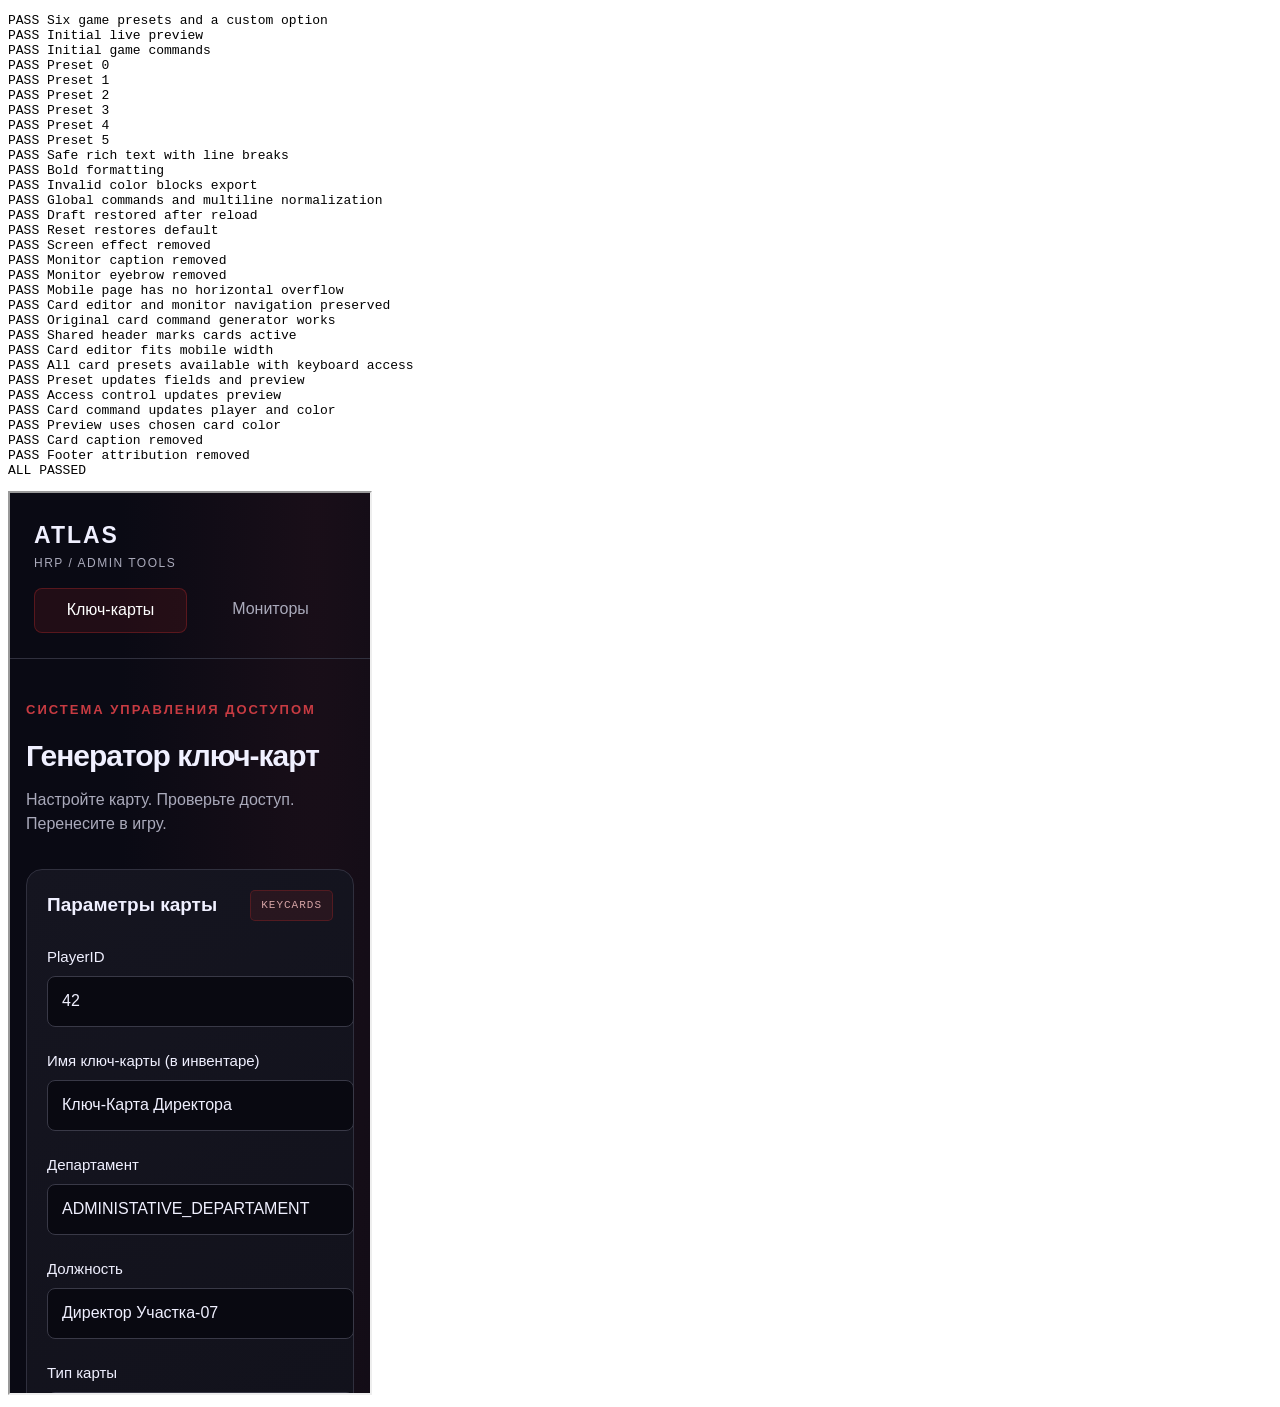
==== tests/browser.html @ 67c1f1f6 "Сайт" ====
<!DOCTYPE html><html lang="ru"><meta charset="UTF-8"><title>Browser smoke tests</title><body><pre id="results">RUNNING</pre><iframe id="page" width="1200" height="900" title="Test page"></iframe><script>
const results = document.getElementById('results');
const frame = document.getElementById('page');
const checks = [];
function check(condition, message) { if (!condition) throw new Error(message); checks.push('PASS ' + message); }
function load(url) { return new Promise(resolve => { frame.onload = resolve; frame.src = url; }); }
function edit(doc, id, value) { const field = doc.getElementById(id); field.value = value; field.dispatchEvent(new Event('input', {bubbles:true})); }
async function run() {
  await load('../monitors.html');
  let doc = frame.contentDocument;
  const get = id => doc.getElementById(id);
  check(get('monitor-preset').options.length === 7, 'Six game presets and a custom option');
  check(get('preview-title').textContent === 'SECURE. CONTAIN. PROTECT.', 'Initial live preview');
  check(get('monitor-commands').value.startsWith('monitor color DCE6E6'), 'Initial game commands');
  for (let index = 0; index < 6; index++) {
    const select = get('monitor-preset'); select.value = String(index); select.dispatchEvent(new Event('change'));
    check(get('monitor-name').value === frame.contentWindow.MonitorCore.presets[index].Name, 'Preset ' + index);
  }
  edit(doc, 'monitor-title', '<b>СРОЧНО</b><br><color=#ff0000>ТЕСТ</color><img src=x onerror="alert(1)">');
  check(get('preview-title').querySelector('br') && !get('preview-title').querySelector('img'), 'Safe rich text with line breaks');
  check(get('preview-title').querySelector('span').style.fontWeight === 'bold', 'Bold formatting');
  edit(doc, 'monitor-hex', 'bad');
  check(get('copy-commands').disabled && get('monitor-commands').value === '', 'Invalid color blocks export');
  edit(doc, 'monitor-hex', '#12ab34');
  edit(doc, 'monitor-title', 'Строка 1\nСтрока 2');
  get('monitor-target').value = 'globalmonitor'; get('monitor-target').dispatchEvent(new Event('change'));
  check(get('monitor-commands').value.split('\n').length === 3 && get('monitor-commands').value.includes('globalmonitor title Строка 1<br>Строка 2'), 'Global commands and multiline normalization');
  edit(doc, 'monitor-name', 'Сохранённый монитор'); get('save-draft').click();
  await load('../monitors.html?reload=1'); doc = frame.contentDocument;
  check(get('monitor-name').value === 'Сохранённый монитор', 'Draft restored after reload');
  get('reset-monitor').click();
  check(get('monitor-name').value === 'Стандарт', 'Reset restores default');
  check(!get('scanlines'), 'Screen effect removed');
  check(!doc.querySelector('.preview-note'), 'Monitor caption removed');
  check(!doc.body.textContent.includes('СИСТЕМА ОПОВЕЩЕНИЯ УЧРЕЖДЕНИЯ'), 'Monitor eyebrow removed');
  frame.style.width = '360px';
  check(doc.documentElement.scrollWidth <= frame.clientWidth, 'Mobile page has no horizontal overflow');
  await load('../index.html'); doc = frame.contentDocument;
  check(doc.querySelector('a[href="monitors.html"]') && get('keycardPreview'), 'Card editor and monitor navigation preserved');
  get('generateBtn').click(); check(get('result').value.length > 0, 'Original card command generator works');
  check(doc.querySelector('.page-header nav a[aria-current="page"]').textContent === 'Ключ-карты', 'Shared header marks cards active');
  check(doc.documentElement.scrollWidth <= frame.clientWidth, 'Card editor fits mobile width');
  check(doc.querySelectorAll('button.preset-item').length === 11, 'All card presets available with keyboard access');
  doc.querySelector('button.preset-item').click();
  check(get('keycardName').value === 'Ключ-Карта Директора' && get('previewContainmentLevel').textContent === '3', 'Preset updates fields and preview');
  get('minusContainment').click();
  check(get('containmentLevel').value === '2' && get('previewContainmentLevel').textContent === '2', 'Access control updates preview');
  edit(doc, 'cardId', '42'); edit(doc, 'cardColor', '#123456');
  check(get('result').value.endsWith('42') && get('result').value.includes('#123456'), 'Card command updates player and color');
  check(get('keycardPreview').style.getPropertyValue('--card-accent') === '#123456', 'Preview uses chosen card color');
  check(!doc.querySelector('.card-preview-note'), 'Card caption removed');
  check(!doc.body.textContent.includes('На основе AtlasCardsAdmin'), 'Footer attribution removed');
  results.textContent = checks.join('\n') + '\nALL PASSED';
}
run().catch(error => { results.textContent = checks.join('\n') + '\nFAILED: ' + error.stack; });
</script></body></html>
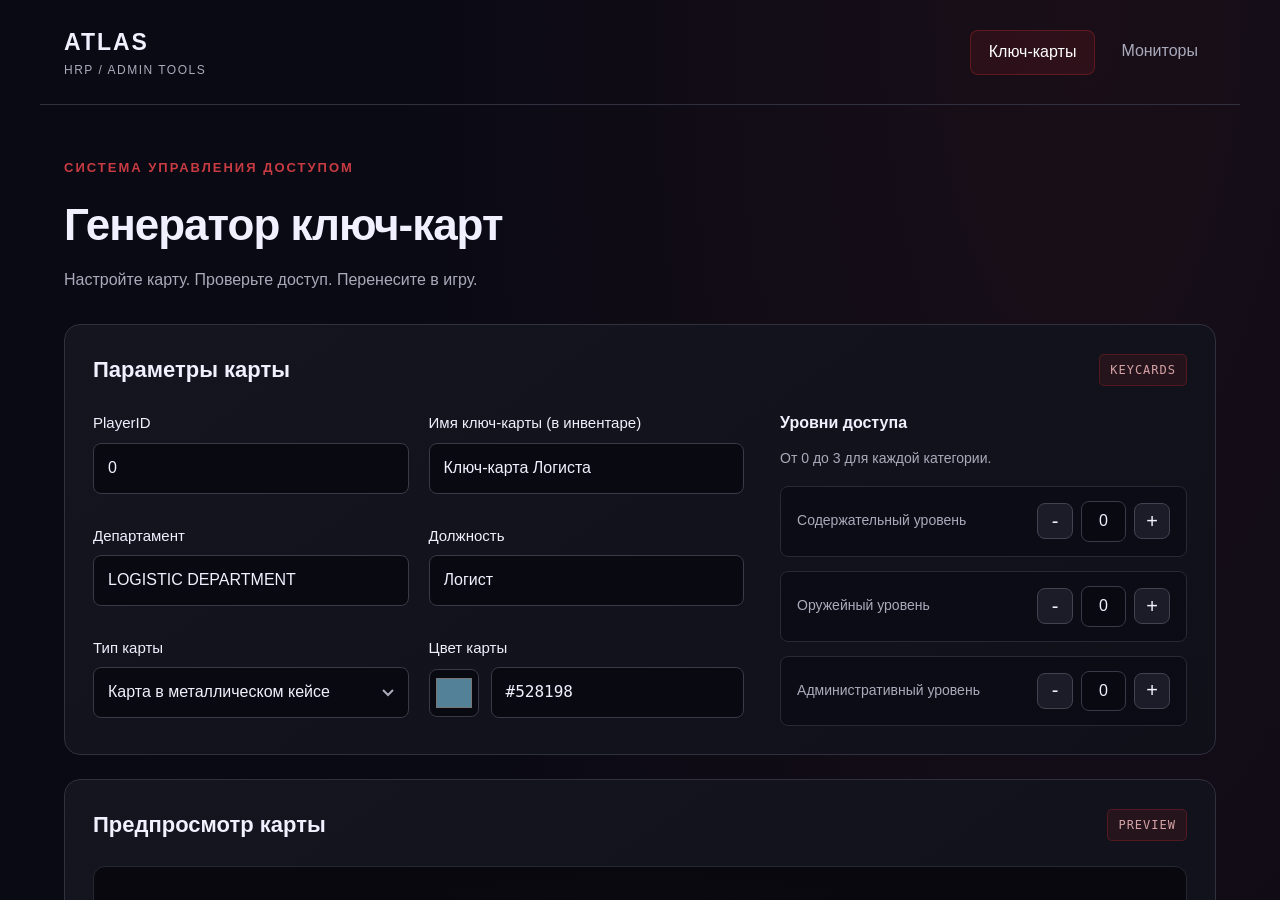
==== commit 45c88445: "обновка" ====
--- a/tests/browser.html
+++ b/tests/browser.html
@@ -1,10 +1,11 @@
-<!DOCTYPE html><html lang="ru"><meta charset="UTF-8"><title>Browser smoke tests</title><body><pre id="results">RUNNING</pre><iframe id="page" width="1200" height="900" title="Test page"></iframe><script>
+<!DOCTYPE html><html lang="ru"><meta charset="UTF-8"><title>Browser smoke tests</title><style>html,body{width:100%;height:100%;margin:0;overflow:hidden}#page{position:fixed;inset:0;display:block;width:100vw;height:100vh;border:0}#results{position:fixed;z-index:2;top:8px;left:8px;max-width:calc(100vw - 32px);max-height:35vh;overflow:auto;margin:0;padding:8px 12px;border:1px solid #444;border-radius:6px;background:#111e;color:#fff;font:12px/1.4 Consolas,monospace}body.tests-passed #results{display:none}</style><body><pre id="results">RUNNING</pre><iframe id="page" title="Test page"></iframe><script>
 const results = document.getElementById('results');
 const frame = document.getElementById('page');
 const checks = [];
 function check(condition, message) { if (!condition) throw new Error(message); checks.push('PASS ' + message); }
 function load(url) { return new Promise(resolve => { frame.onload = resolve; frame.src = url; }); }
 function edit(doc, id, value) { const field = doc.getElementById(id); field.value = value; field.dispatchEvent(new Event('input', {bubbles:true})); }
+function cssPercent(doc, name) { return parseFloat(doc.defaultView.getComputedStyle(doc.documentElement).getPropertyValue(name)); }
 async function run() {
   await load('../monitors.html');
   let doc = frame.contentDocument;
@@ -40,17 +41,83 @@
   get('generateBtn').click(); check(get('result').value.length > 0, 'Original card command generator works');
   check(doc.querySelector('.page-header nav a[aria-current="page"]').textContent === 'Ключ-карты', 'Shared header marks cards active');
   check(doc.documentElement.scrollWidth <= frame.clientWidth, 'Card editor fits mobile width');
+  frame.style.width = '';
   check(doc.querySelectorAll('button.preset-item').length === 11, 'All card presets available with keyboard access');
+  check(get('keycardPreview').dataset.cardType === 'KeycardCustomMetalCase', 'Card type is reflected in the live preview');
+  check(get('keycardArt').getAttribute('src') === 'assets/keycard-metal-case.png', 'Metal-case artwork is used in the preview');
+  check(!get('keycardPreview').querySelector('.keycard-id, .keycard-type'), 'Card ID and type stay off the card face');
   doc.querySelector('button.preset-item').click();
-  check(get('keycardName').value === 'Ключ-Карта Директора' && get('previewContainmentLevel').textContent === '3', 'Preset updates fields and preview');
+  check(get('keycardName').value === 'Ключ-Карта Директора' && get('containmentLevel').value === '3', 'Preset updates fields and preview');
+  check(get('previewPosition').textContent === 'Директор Участка-07' && get('previewDepartment').textContent === 'ADMINISTATIVE_DEPARTAMENT', 'Position and department are displayed on the card');
+  check([...get('keycardPreview').querySelectorAll('.access-slot')].every(slot => slot.dataset.active === 'true' && !slot.textContent.trim()), 'Maximum access levels fill all matching squares without numbers');
+  const activeSlot = get('keycardPreview').querySelector('.access-slot[data-active="true"]');
+  const activeFill = doc.defaultView.getComputedStyle(activeSlot, '::before');
+  const activeSlotBox = activeSlot.getBoundingClientRect();
+  check(activeFill.borderRadius === '50%'
+    && Math.abs(parseFloat(activeFill.width) - activeSlotBox.width * 0.9) < 1
+    && Math.abs(parseFloat(activeFill.height) - activeSlotBox.height) < 1
+    && Math.abs(parseFloat(activeFill.width) - parseFloat(activeFill.height)) < 2,
+  'Active access fills are circular and fit inside their outline');
+  check(doc.defaultView.getComputedStyle(get('previewPosition')).textAlign === 'left' && doc.defaultView.getComputedStyle(get('previewDepartment')).textAlign === 'left', 'Position and department are left-aligned');
+  get('cardType').value = 'KeycardCustomSite02'; get('cardType').dispatchEvent(new Event('change'));
+  check(get('keycardPreview').dataset.cardType === 'KeycardCustomSite02' && get('keycardArt').getAttribute('src') === 'assets/keycard-standard.png', 'Standard card uses its provided artwork');
+  check(doc.defaultView.getComputedStyle(doc.querySelector('.keycard-color-band')).display !== 'none', 'Standard card color band is live');
+  check(doc.documentElement.scrollWidth <= frame.clientWidth, 'Standard card fits mobile width');
+  get('cardType').value = 'KeycardCustomTaskForce'; get('cardType').dispatchEvent(new Event('change'));
+  check(get('keycardPreview').dataset.cardType === 'KeycardCustomTaskForce' && get('keycardArt').getAttribute('src') === 'assets/keycard-standard.png', 'Task-force cards use the interactive card preview');
+  edit(doc, 'containmentLevel', '1');
+  const slots = [...get('keycardPreview').querySelectorAll('.access-slot')];
+  const containmentSlots = slots.filter(slot => slot.dataset.access === 'containment');
+  check(containmentSlots.find(slot => slot.dataset.level === '1').dataset.active === 'true'
+    && containmentSlots.filter(slot => slot.dataset.level !== '1').every(slot => slot.dataset.active === 'false'), 'Level one fills only the rightmost access square');
+  const firstSlot = containmentSlots.find(slot => slot.dataset.level === '1').getBoundingClientRect();
+  const secondSlot = containmentSlots.find(slot => slot.dataset.level === '2').getBoundingClientRect();
+  check(firstSlot.top < secondSlot.top && firstSlot.left > secondSlot.left, 'First access level is slightly higher and levels progress right to left');
+  check(containmentSlots.every(slot => {
+    const box = slot.getBoundingClientRect();
+    const card = get('keycardPreview').getBoundingClientRect();
+    const level = slot.dataset.level;
+    const levelOneOffset = level === '1' ? (slot.dataset.access === 'admin' ? 0.1 : 0.3) : 0;
+    const topOffset = level === '1' ? -0.2 : 0;
+    return Math.abs(box.left - card.left - card.width * (cssPercent(doc, `--standard-admin-${level}-left`) + levelOneOffset) / 100) < 1
+      && Math.abs(box.top - card.top - card.height * (cssPercent(doc, '--standard-containment-top') + topOffset) / 100) < 1
+      && Math.abs(box.width - card.width * cssPercent(doc, '--standard-fill-width') / 100) < 1
+      && Math.abs(box.height - card.height * cssPercent(doc, '--standard-fill-height') / 100) < 1;
+  }), 'Standard card fills follow editable CSS coordinates and sizes');
+  edit(doc, 'armoryLevel', '2');
+  check(slots.filter(slot => slot.dataset.access === 'armory').filter(slot => slot.dataset.active === 'true').length === 2, 'Level two fills the two rightmost armory squares');
+  get('cardType').value = 'KeycardCustomMetalCase'; get('cardType').dispatchEvent(new Event('change'));
+  check(get('keycardArt').getAttribute('src') === 'assets/keycard-metal-case.png' && doc.defaultView.getComputedStyle(doc.querySelector('.keycard-color-band')).display !== 'none', 'Metal-case artwork returns when selected');
+  const metalBand = doc.querySelector('.keycard-color-band').getBoundingClientRect();
+  const metalCard = get('keycardPreview').getBoundingClientRect();
+  check(metalBand.left > metalCard.left && metalBand.right < metalCard.right, 'Metal-case color band stays inside the metal frame');
+  check(Math.abs(metalBand.left - metalCard.left - metalCard.width * cssPercent(doc, '--metal-band-left') / 100) < 1
+    && Math.abs(metalBand.right - metalCard.right + metalCard.width * cssPercent(doc, '--metal-band-right') / 100) < 1
+    && Math.abs(metalBand.top - metalCard.top - metalCard.height * cssPercent(doc, '--metal-band-top') / 100) < 1
+    && Math.abs(metalBand.height - metalCard.height * cssPercent(doc, '--metal-band-height') / 100) < 1,
+  'Metal-case band follows editable CSS coordinates and size');
+  check([...get('keycardPreview').querySelectorAll('.access-slot')].every(slot => {
+    const box = slot.getBoundingClientRect();
+    const level = slot.dataset.level;
+    const access = slot.dataset.access;
+    const levelOneOffset = level === '1' ? (access === 'admin' ? 0.1 : 0.3) : 0;
+    const topOffset = level === '1' ? -0.2 : 0;
+    return Math.abs(box.left - metalCard.left - metalCard.width * (cssPercent(doc, `--metal-admin-${level}-left`) + levelOneOffset) / 100) < 1
+      && Math.abs(box.top - metalCard.top - metalCard.height * (cssPercent(doc, `--metal-${access}-top`) + topOffset) / 100) < 1
+      && Math.abs(box.width - metalCard.width * cssPercent(doc, '--metal-fill-width') / 100) < 1
+      && Math.abs(box.height - metalCard.height * cssPercent(doc, '--metal-fill-height') / 100) < 1;
+  }), 'Metal-case fills follow editable CSS coordinates and sizes');
+  edit(doc, 'containmentLevel', '3');
   get('minusContainment').click();
-  check(get('containmentLevel').value === '2' && get('previewContainmentLevel').textContent === '2', 'Access control updates preview');
+  check(get('containmentLevel').value === '2' && containmentSlots.filter(slot => slot.dataset.active === 'true').length === 2, 'Access control updates preview');
   edit(doc, 'cardId', '42'); edit(doc, 'cardColor', '#123456');
   check(get('result').value.endsWith('42') && get('result').value.includes('#123456'), 'Card command updates player and color');
   check(get('keycardPreview').style.getPropertyValue('--card-accent') === '#123456', 'Preview uses chosen card color');
   check(!doc.querySelector('.card-preview-note'), 'Card caption removed');
   check(!doc.body.textContent.includes('На основе AtlasCardsAdmin'), 'Footer attribution removed');
   results.textContent = checks.join('\n') + '\nALL PASSED';
+  await load('../index.html?test-complete=1');
+  document.body.classList.add('tests-passed');
 }
 run().catch(error => { results.textContent = checks.join('\n') + '\nFAILED: ' + error.stack; });
 </script></body></html>
